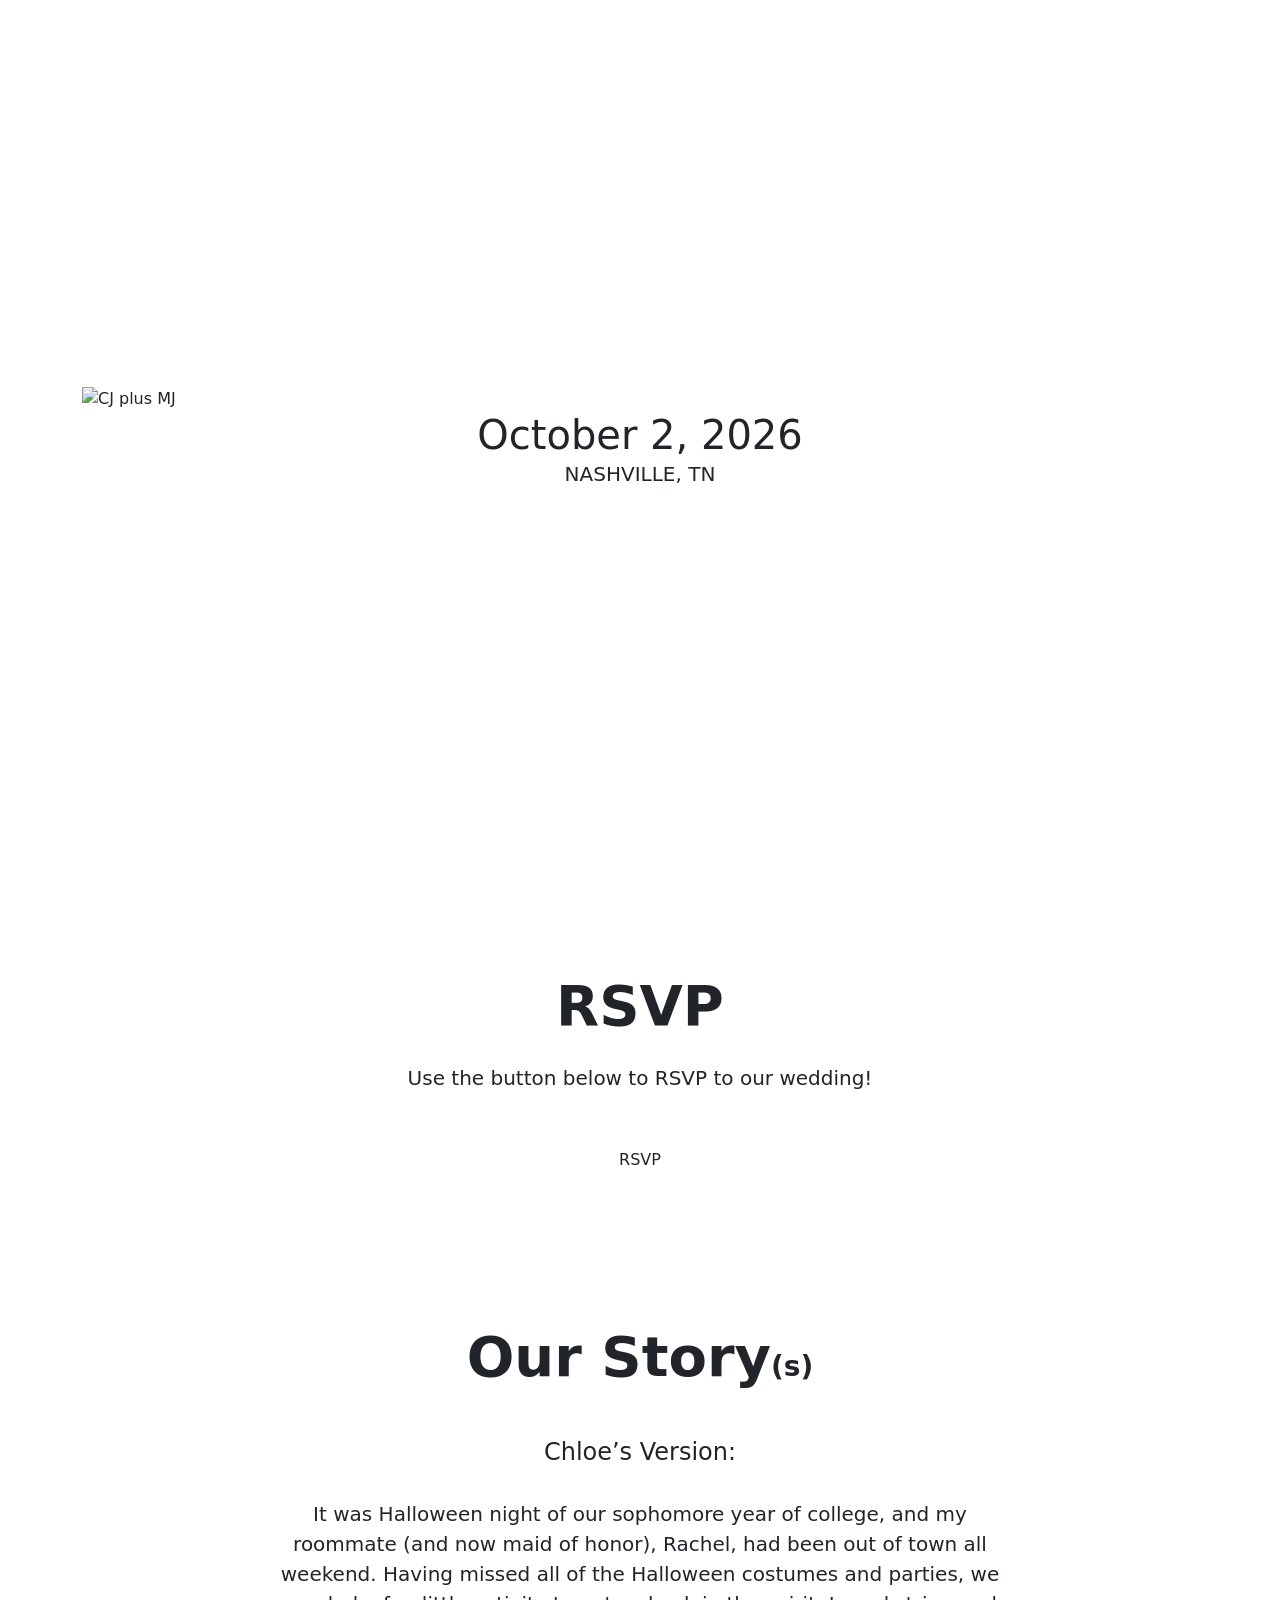
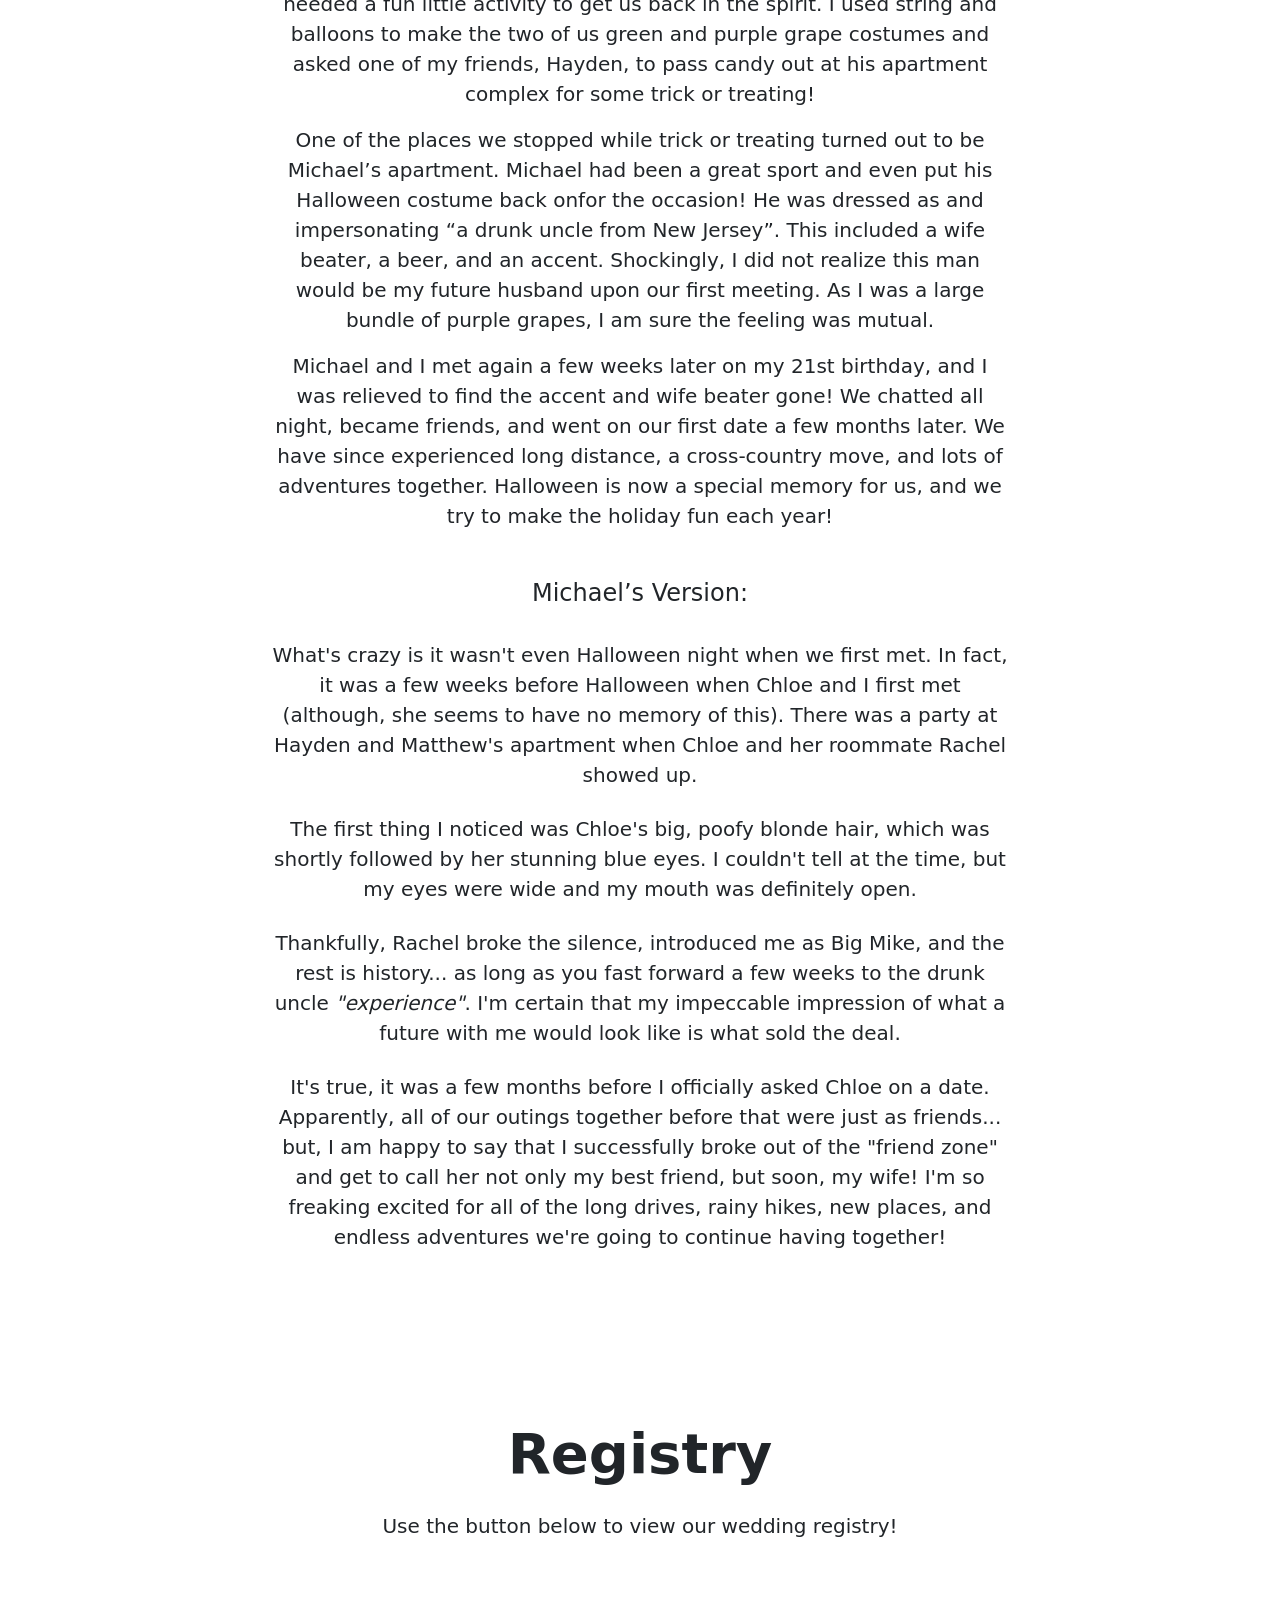
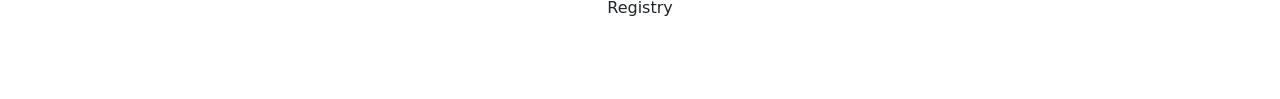
==== index.html @ e08cb511 "Update index.html" ====
<!DOCTYPE html>
<html lang="en">
<head>
    <meta charset="UTF-8">
    <meta name="viewport" content="width=device-width, initial-scale=1.0">
    <title>Chloe + Michael's Big Day!</title>
    
    <!-- Favicons -->
    <link rel="apple-touch-icon" sizes="180x180" href="../favicon/apple-touch-icon.png">
    <link rel="icon" type="image/png" sizes="32x32" href="../favicon/favicon-32x32.png">
    <link rel="icon" type="image/png" sizes="16x16" href="../favicon/favicon-16x16.png">
    <link rel="manifest" href="../favicon/site.webmanifest">
    
    <!-- Bootstrap 5 CSS -->
    <link href="https://cdn.jsdelivr.net/npm/bootstrap@5.3.2/dist/css/bootstrap.min.css" rel="stylesheet">
    
    <!-- Custom CSS -->
    <link rel="stylesheet" href="../css/style.css">
    
    <!-- Bootstrap Icons -->
    <link rel="stylesheet" href="https://cdn.jsdelivr.net/npm/bootstrap-icons@1.11.3/font/bootstrap-icons.min.css">
    
</head>
<body class="home-page">

    <!-- Header Component -->
    <div id="header-container"></div>

    <!-- Hero Section -->
    <section id="hero" class="vh-100 d-flex align-items-center">
        <div class="container">
            <div class="row">
                <img src="../pngs/disco-filled.png" alt="CJ plus MJ" class="CJ plus MJ"/>
                <div class="col-lg-8 mx-auto text-center">
                    <h1 class="mb-0">October 2, 2026</h2>
                    <p class="lead mb-4">NASHVILLE, TN</p>
                </div>
            </div>
        </div>
    </section>

    <!-- RSVP Section -->
    <section id="rsvp" class="py-5 color-combo-1">
        <div class="container mb-4">
            <div class="row">
                <div class="col-lg-8 mx-auto text-center">
                    <h2 class="display-4 fw-bold my-4">RSVP</h2>
                    <p class="lead mb-5">
                        Use the button below to RSVP to our wedding!
                    </p>
                    <a href="../rsvp" class="btn">RSVP</a>
                </div>
            </div>
        </div>
    </section>

    <!-- Images Section -->
    <div id="image-carousel-container"></div>

    <!-- Story Section -->
    <section id="story" class="py-5 color-combo-2">
        <div class="container">
            <div class="row">
                <div class="col-lg-8 mx-auto text-center">
                    <h2 class="display-4 fw-bold my-4">Our Story<span style="font-size: 0.5em;">(s)</span></h2>
                    <h4 class="py-4">Chloe’s Version:</h4>
                    <p class="lead mb-3">
                        It was Halloween night of our sophomore year of college, and my roommate (and now maid of honor), Rachel, had been out of town all weekend. Having missed all of the Halloween costumes and parties, we needed a fun little activity to get us back in the spirit. I used string and balloons to make the two of us green and purple grape costumes and asked one of my friends, Hayden, to pass candy out at his apartment complex for some trick or treating! 
                    </p>
                    <p class="lead mb-3">
                        One of the places we stopped while trick or treating turned out to be Michael’s apartment. Michael had been a great sport and even put his Halloween costume back onfor the occasion! He was dressed as and impersonating “a drunk uncle from New Jersey”. This included a wife beater, a beer, and an accent. Shockingly, I did not realize this man would be my future husband upon our first meeting. As I was a large bundle of purple grapes, I am sure the feeling was mutual.</p>
                    </p>
                    <p class="lead mb-4">
                        Michael and I met again a few weeks later on my 21st birthday, and I was relieved to find the accent and wife beater gone! We chatted all night, became friends, and went on our first date a few months later. We have since experienced long distance, a cross-country move, and lots of adventures together. Halloween is now a special memory for us, and we try to make the holiday fun each year!</p>
                    </p>
                    <h4 class="py-4">Michael’s Version:</h4>
                    <p class="lead mb-4">
                        What's crazy is it wasn't even Halloween night when we first met. In fact, it was a few weeks before Halloween when Chloe and I first met (although, she seems to have no memory of this). There was a party at Hayden and Matthew's apartment when Chloe and her roommate Rachel showed up. 
                    </p>
                    <p class="lead mb-4">
                        The first thing I noticed was Chloe's big, poofy blonde hair, which was shortly followed by her stunning blue eyes. I couldn't tell at the time, but my eyes were wide and my mouth was definitely open. 
                    </p>
                    <p class="lead mb-4">
                        Thankfully, Rachel broke the silence, introduced me as Big Mike, and the rest is history... as long as you fast forward a few weeks to the drunk uncle <i>"experience"</i>.  I'm certain that my impeccable impression of what a future with me would look like is what sold the deal.  
                    </p>
                    <p class="lead mb-5">
                        It's true, it was a few months before I officially asked Chloe on a date. Apparently, all of our outings together before that were just as friends... but, I am happy to say that I successfully broke out of the "friend zone" and get to call her not only my best friend, but soon, my wife! I'm so freaking excited for all of the long drives, rainy hikes, new places, and endless adventures we're going to continue having together!
                    </p>
                </div>
            </div>
        </div>
    </section>

    <!-- Registry Section -->
    <section id="registry" class="py-5 color-combo-1">
        <div class="container mb-4">
            <div class="row">
                <div class="col-lg-8 mx-auto text-center">
                    <h2 class="display-4 fw-bold my-4">Registry</h2>
                    <p class="lead mb-5">
                        Use the button below to view our wedding registry!
                    </p>
                    <a href="../registry" class="btn">Registry</a>
                </div>
            </div>
        </div>
    </section>

    <!-- Footer Component -->
    <div id="footer-container"></div>

    <!-- Scripts -->
    <script src="https://cdn.jsdelivr.net/npm/bootstrap@5.3.2/dist/js/bootstrap.bundle.min.js"></script>
    <script src="../js/components.js"></script>
    <script src="../js/image-carousel.js"></script>
  </body>
</html>
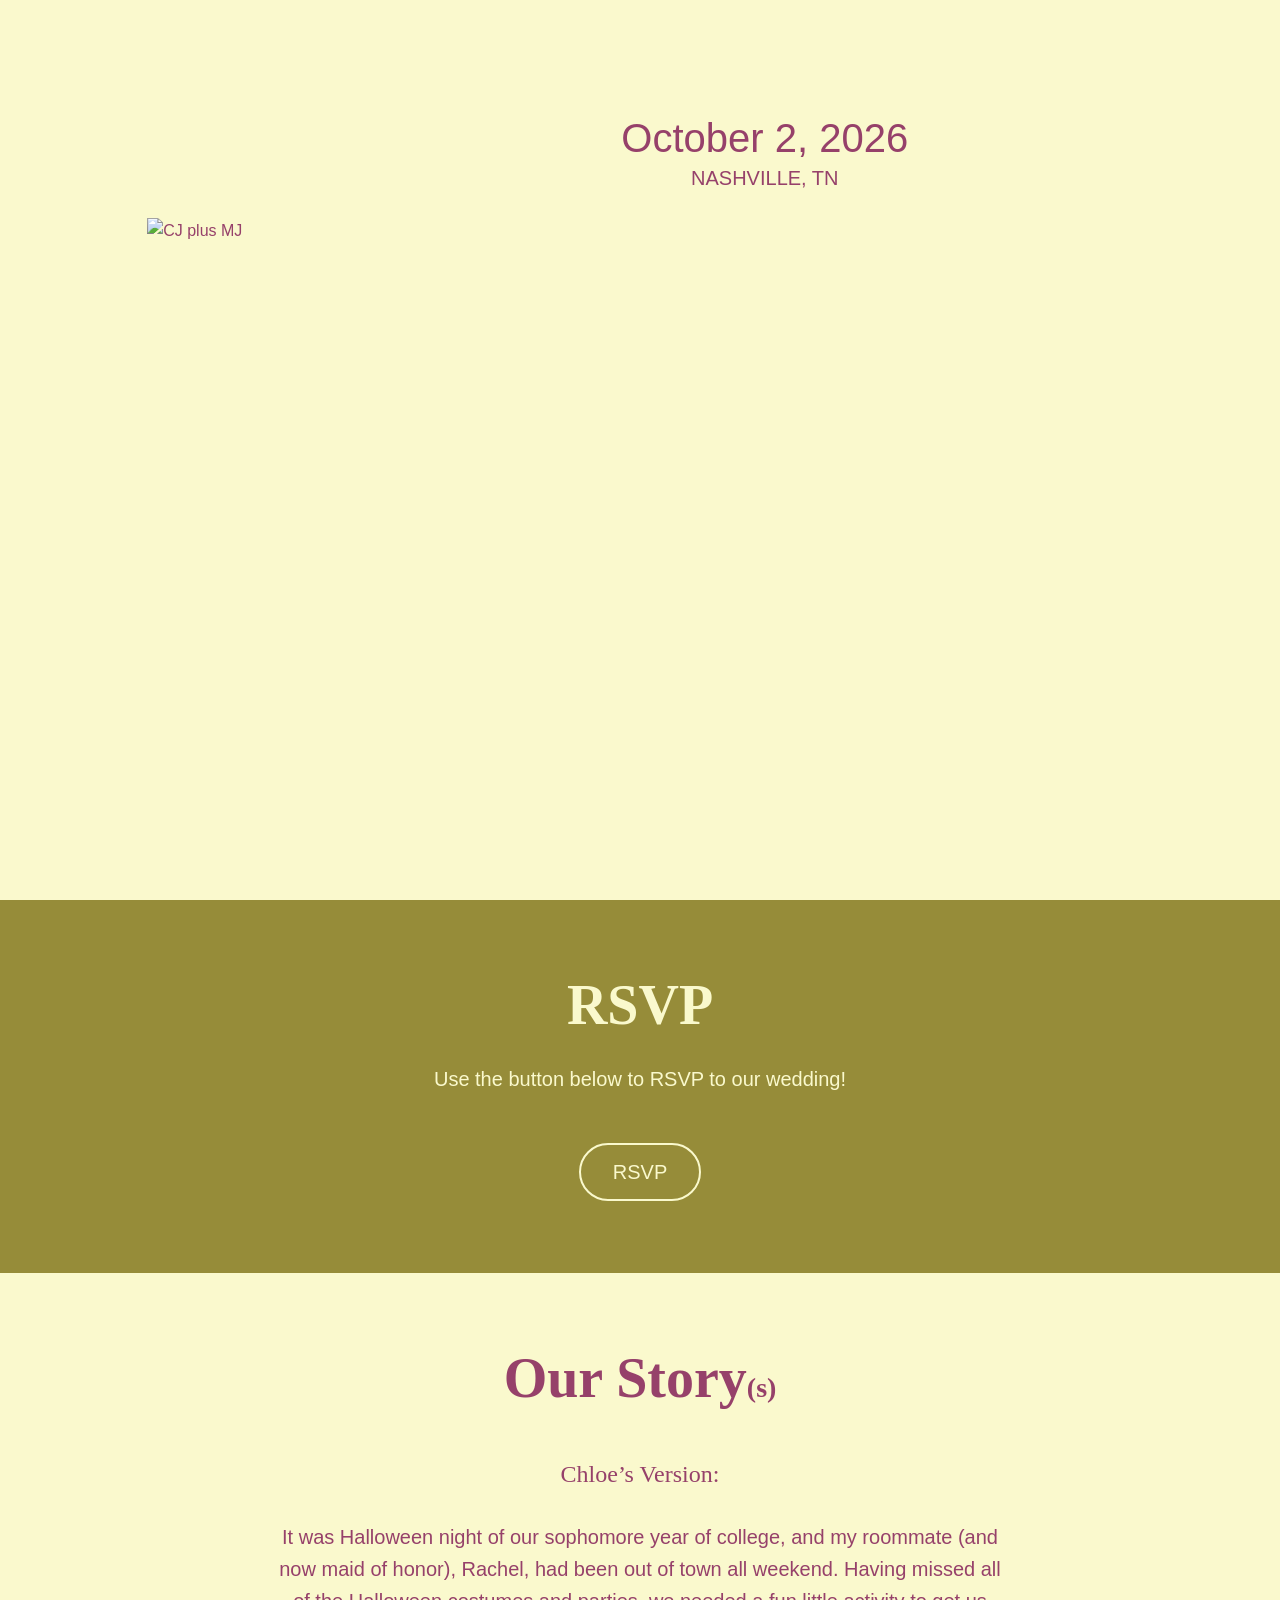
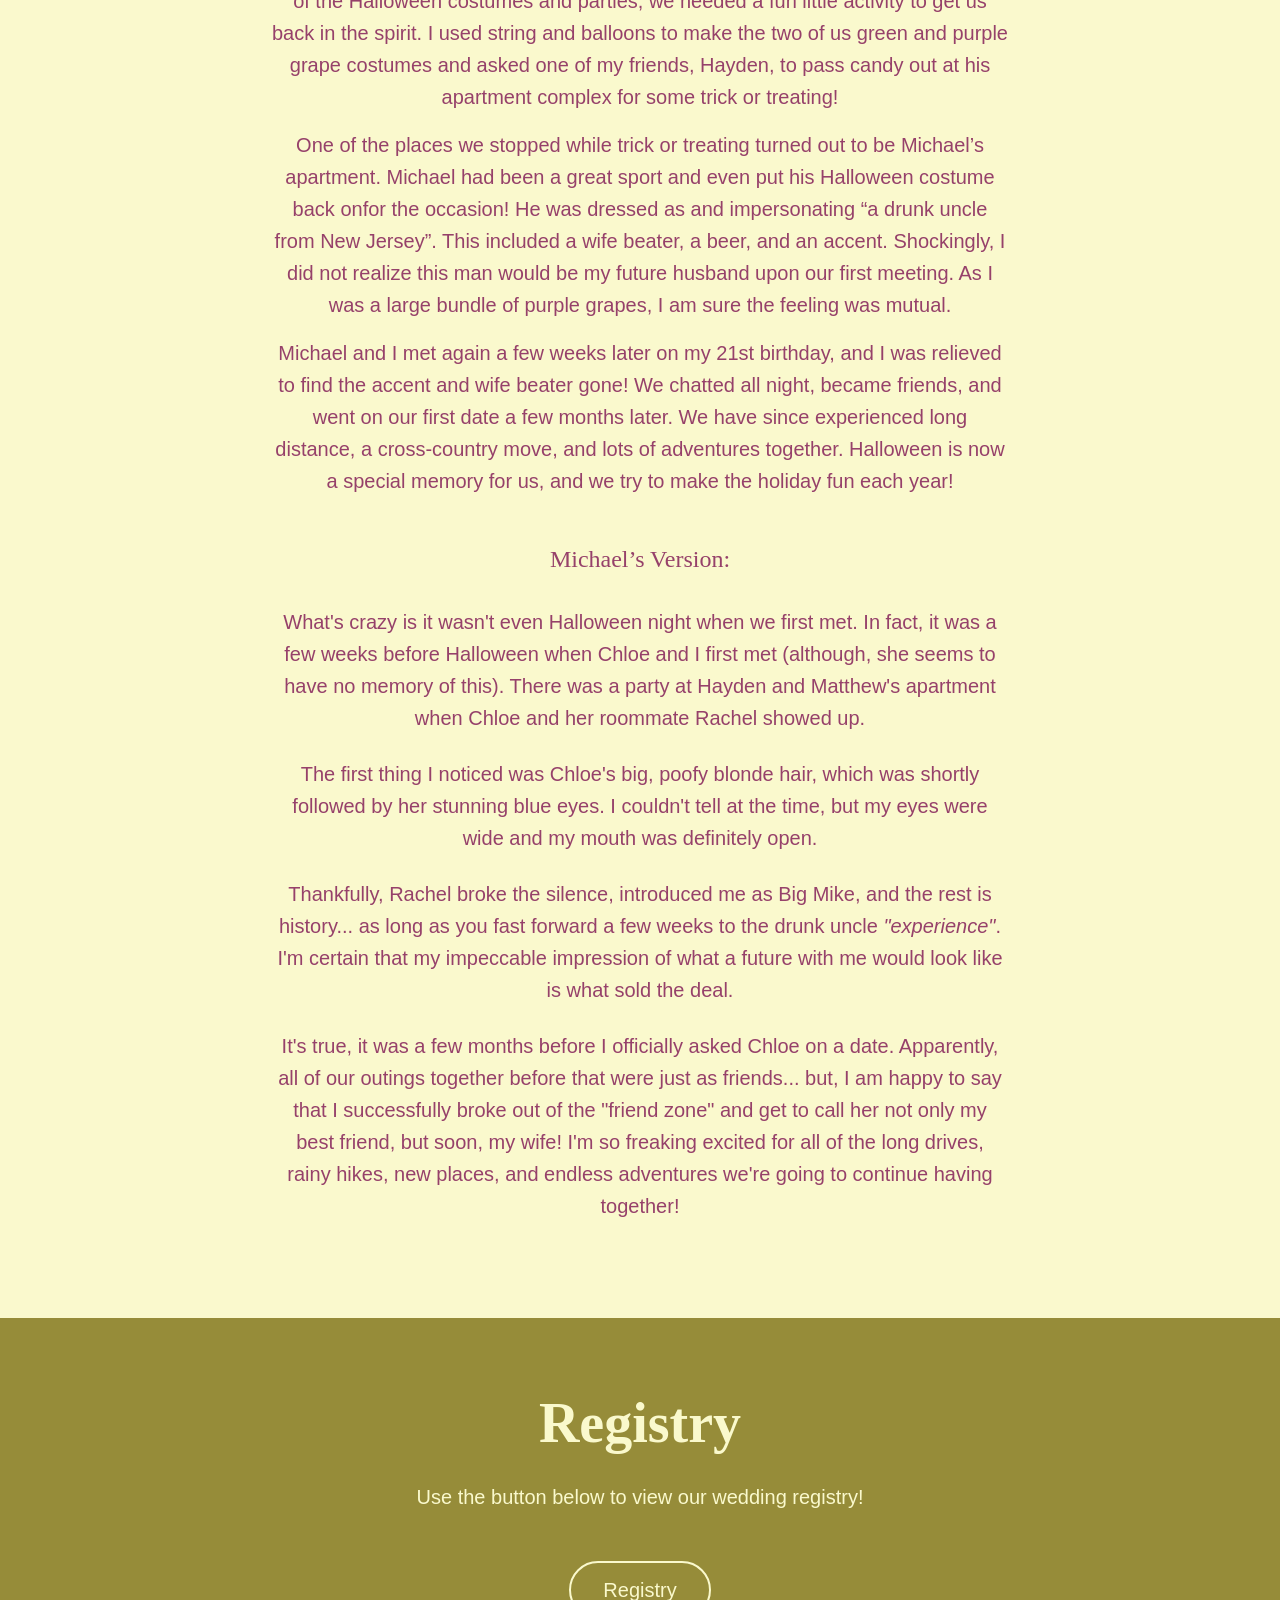
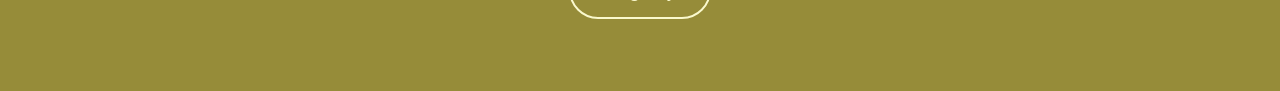
==== commit 5e381740: "Update index.html" ====
--- a/index.html
+++ b/index.html
@@ -45,7 +45,7 @@
             <div class="row">
                 <div class="col-lg-8 mx-auto text-center">
                     <h2 class="display-4 fw-bold my-4">RSVP</h2>
-                    <p class="lead mb-5">
+                    <p class="lead mb-5 px-3">
                         Use the button below to RSVP to our wedding!
                     </p>
                     <a href="../rsvp" class="btn">RSVP</a>
@@ -97,7 +97,7 @@
             <div class="row">
                 <div class="col-lg-8 mx-auto text-center">
                     <h2 class="display-4 fw-bold my-4">Registry</h2>
-                    <p class="lead mb-5">
+                    <p class="lead mb-5 px-3">
                         Use the button below to view our wedding registry!
                     </p>
                     <a href="../registry" class="btn">Registry</a>
--- a/css/style.css
+++ b/css/style.css
@@ -0,0 +1,363 @@
+/* Font Face Declarations */
+@font-face {
+    font-family: "Perfectly Nineties Regular";
+    src: url("../fonts/Perfectly Nineties Regular/perfectly-nineties-regular.otf") format("opentype");
+    font-weight: normal;
+    font-style: normal;
+}
+
+@font-face {
+    font-family: "Olivie Sans";
+    src: url("../fonts/Olivie Sans/OlivieSans-Regular.otf") format("opentype");
+    font-weight: normal;
+    font-style: normal;
+}
+
+@font-face {
+    font-family: "Homemade Apple";
+    src: url("../fonts/Homemade Apple/HomemadeApple-Regular.ttf") format("truetype");
+    font-weight: normal;
+    font-style: normal;
+}
+
+/* Global Styles */
+:root {
+    --d1-color: #968C39;
+    --d2-color: #A51D2F;
+    --l1-color: #ECD1D5;
+    --l2-color: #faf9cd;
+    --d3-color: #96416A;
+    --l3-color: #968C39;
+}
+
+body {
+    font-family: "Perfectly Nineties Regular", sans-serif;
+    font-optical-sizing: auto;
+    font-weight: 400;
+    font-style: normal;
+    line-height: 1.6;
+    color: var(--d1-color);
+}
+
+h1, h2, h3, h4, h5, h6 {
+    font-family: "Olivie Sans", serif;
+}
+
+/* Navigation */
+.navbar {
+    background-color: rgba(250, 249, 205, 1);
+    backdrop-filter: blur(10px);
+    padding: 1rem 0;
+    transition: all 0.3s ease;
+    border-bottom: 2px solid var(--d3-color);
+    border-radius: 0;
+    box-shadow: 0 2px 4px rgba(0, 0, 0, 0.1);
+}
+
+.navbar-brand {
+    font-family: "Olivie Sans", sans-serif;
+    font-size: 2.5rem;
+    color: var(--d3-color);
+    text-decoration: none;
+    transition: all 0.3s ease;
+}
+
+.navbar-brand:hover {
+    color: inherit;
+}
+
+/* Desktop navbar - centered layout */
+@media (min-width: 992px) {
+    .navbar .container {
+        display: flex;
+        flex-direction: column;
+        align-items: center;
+    }
+    
+    .navbar-brand {
+        text-align: center;
+        margin: 0 auto;
+    }
+    
+    .navbar-toggler {
+        display: none;
+    }
+    
+    .navbar-collapse {
+        display: flex !important;
+        width: 100%;
+        justify-content: center;
+    }
+    
+    .navbar-nav {
+        margin: 0 auto !important;
+        flex-direction: row;
+    }
+}
+
+/* Center mobile menu items */
+@media (max-width: 992px) {
+    .navbar .container {
+        display: flex;
+        flex-wrap: wrap;
+        align-items: center;
+        justify-content: space-between;
+    }
+    
+    .navbar-brand {
+        flex: 0 0 auto;
+        margin-right: auto;
+        font-size: 1.75rem;
+        white-space: nowrap;
+        padding-left: 0.75rem;
+    }
+    
+    .navbar-toggler {
+        flex: 0 0 auto;
+        margin-left: auto;
+        order: 2;
+    }
+    
+    .navbar-collapse {
+        flex-basis: 100%;
+        flex-grow: 1;
+        align-items: center;
+        text-align: center;
+        padding-top: 1rem;
+        order: 3;
+    }
+    
+    .navbar-nav {
+        margin: 0 auto;
+    }
+    
+    .nav-item {
+        margin: 0.5rem 0;
+    }
+}
+
+/* Hamburger menu styles */
+.navbar-toggler {
+    border: none;
+    padding: 0.5rem;
+    transition: all 0.3s ease;
+}
+
+.navbar-toggler-icon {
+    background-image: url("data:image/svg+xml,%3csvg xmlns='http://www.w3.org/2000/svg' viewBox='0 0 30 30'%3e%3cpath stroke='%2396416A' stroke-linecap='round' stroke-miterlimit='10' stroke-width='2' d='M4 7h22M4 15h22M4 23h22'/%3e%3c/svg%3e");
+}
+
+/* Link Styles */
+.nav-link, footer a {
+    font-family: "Perfectly Nineties Regular", sans-serif;
+    font-weight: 500;
+    margin: 0 0.5rem;
+    padding: 0.5rem 1rem !important;
+    transition: all 0.3s ease;
+    border-radius: 50px;
+    text-decoration: none;
+    font-size: 1.15rem;
+}
+
+.nav-link {
+    color: var(--d3-color) !important;
+}
+
+.nav-link:hover {
+    background-color: var(--d3-color);
+    color: var(--l2-color) !important;
+}
+
+/* Hero Section */
+#hero {
+    position: relative;
+    overflow: hidden;
+    background-color: var(--l2-color);
+    color: var(--d3-color);
+}
+
+#hero img {
+    width: auto;
+    height: 45rem;
+    display: block;
+    margin: 0 auto;
+    padding-top: 8rem;
+    padding-bottom: 1.5rem;
+}
+
+#hero h1 {
+    font-size: 2.5rem;
+    font-weight: 300;
+    margin-bottom: 1.15rem;
+    margin-top: 1.5rem;
+    font-family: "Olivie Sans", sans-serif;
+}
+
+#hero .lead {
+    font-size: 1.25rem;
+    font-weight: 300;
+    max-width: 600px;
+    margin: 0 auto;
+    font-family: "Perfectly Nineties Regular", sans-serif;
+}
+
+#countdown-text {
+    font-weight: 700;
+}
+
+.color-combo-1 {
+    background-color: var(--d1-color);
+    color: var(--l2-color);
+}
+
+.color-combo-1 .btn {
+    background-color: var(--d1-color);
+    color: var(--l2-color);
+    border-radius: 50px;
+    padding: 0.75rem 2rem;
+    font-weight: 500;
+    font-size: 1.25rem;
+    transition: all 0.3s ease;
+    text-shadow: none;
+    border-radius: 50px;
+    border-width: 2px;
+    border-color: var(--l2-color);
+}
+.color-combo-1 .btn:hover {
+    background-color: var(--l2-color);
+    color: var(--d1-color);
+    transform: translateY(-2px);
+    box-shadow: 0 4px 8px rgba(0, 0, 0, 0.2);
+}
+
+.color-combo-2 .btn {
+    background-color: var(--l2-color);
+    color: var(--d3-color);
+    border-radius: 50px;
+    padding: 0.75rem 2rem;
+    font-weight: 500;
+    font-size: 1.25rem;
+    transition: all 0.3s ease;
+    text-shadow: none;
+    border-radius: 50px;
+    border-width: 2px;
+    border-color: var(--d3-color);
+}
+.color-combo-2 .btn:hover {
+    background-color: var(--d3-color);
+    color: var(--l2-color);
+    transform: translateY(-2px);
+    box-shadow: 0 4px 8px rgba(0, 0, 0, 0.2);
+}
+
+.color-combo-2 {
+    background-color: var(--l2-color);
+    color: var(--d3-color);
+}
+
+.color-combo-3 {
+    background-color: var(--d2-color);
+    color: var(--l2-color);
+}
+
+#spacer .container {
+    margin-top: 10rem;
+}
+
+#story, #spacer .container {
+    padding: 0 2rem;
+}
+
+#food-div h5 span, #hotel-div h5 span {
+    font-size: 0.6em;
+}
+
+/* Footer */
+footer {
+    background-color: var(--d3-color);
+    color: var(--l2-color);
+}
+
+footer ul li {
+    margin-bottom: 0.75rem;
+}
+
+footer a {
+    transition: all 0.3s ease;
+    text-decoration: none;
+    padding: 0.5rem 1rem;
+    color: var(--l2-color);
+}
+
+footer a:hover {
+    background-color: var(--l2-color);
+    color: var(--d2-color);
+}
+
+/* Image Carousel */
+.image-carousel-container {
+    width: 100%;
+    overflow-x: auto;
+    overflow-y: hidden;
+    position: relative;
+    /* Match surrounding section background to avoid visible gap lines */
+    background-color: var(--d1-color);
+    /* Enable natural iOS horizontal panning */
+    -webkit-overflow-scrolling: touch;
+    touch-action: pan-x;
+    /* Hide scrollbar while keeping scroll functionality */
+    scrollbar-width: none; /* Firefox */
+}
+
+.image-carousel-container::-webkit-scrollbar {
+    height: 0;
+}
+
+.image-carousel-track {
+    display: flex;
+    gap: 0;
+    flex-wrap: nowrap;
+    align-items: flex-start;
+    width: max-content;
+}
+
+.carousel-image {
+    height: 400px;
+    width: auto;
+    object-fit: cover;
+    flex-shrink: 0;
+    display: block;
+    -webkit-user-drag: none;
+}
+
+.image-carousel-container.dragging {
+    cursor: grabbing;
+}
+
+@media (pointer: fine) {
+    .image-carousel-container {
+        cursor: grab;
+    }
+}
+
+/* Responsive mobile Design */
+@media (max-width: 768px) {
+
+    #hero img {
+        width: 100%;
+        height: auto;
+    }
+
+    #hero h1 {
+        font-size: 2rem;
+    }
+
+    #spacer .container {
+        margin-top: 5rem;
+    }
+
+    .carousel-image {
+        height: 400px;
+    }
+
+}
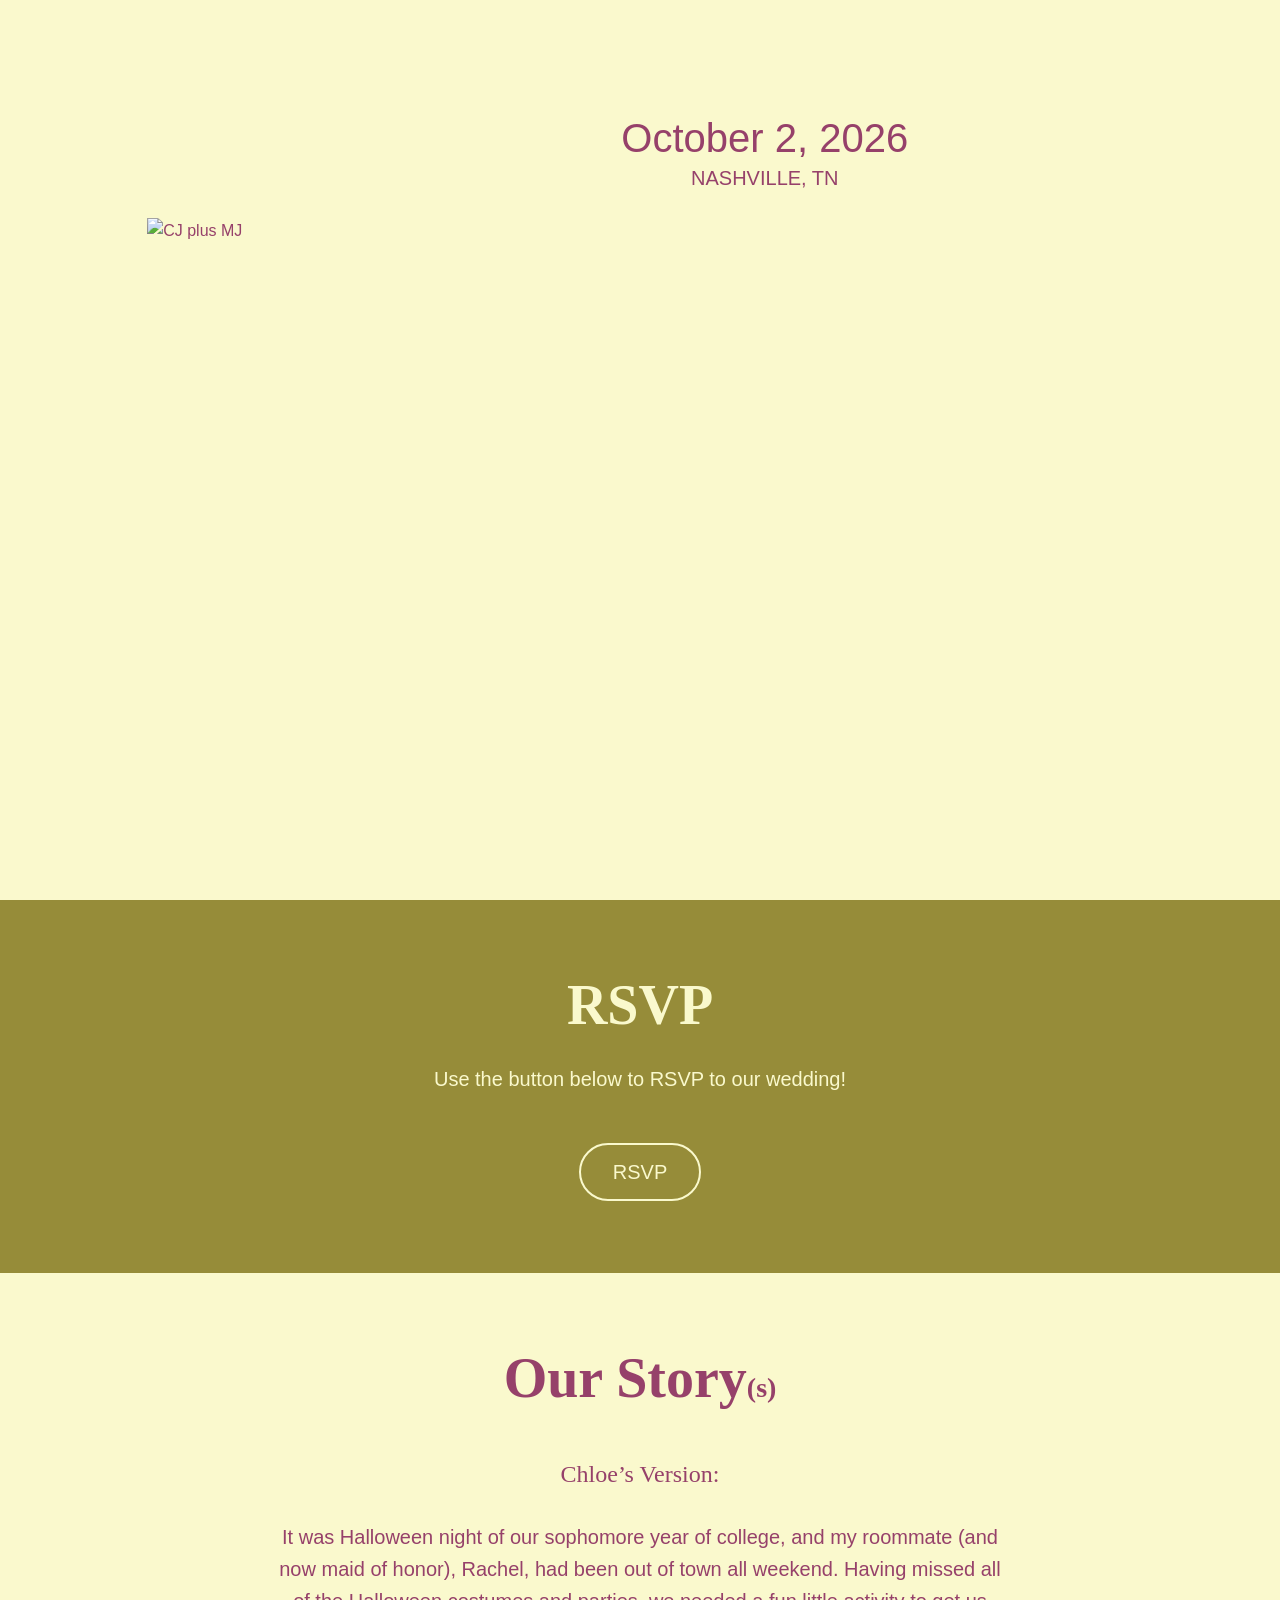
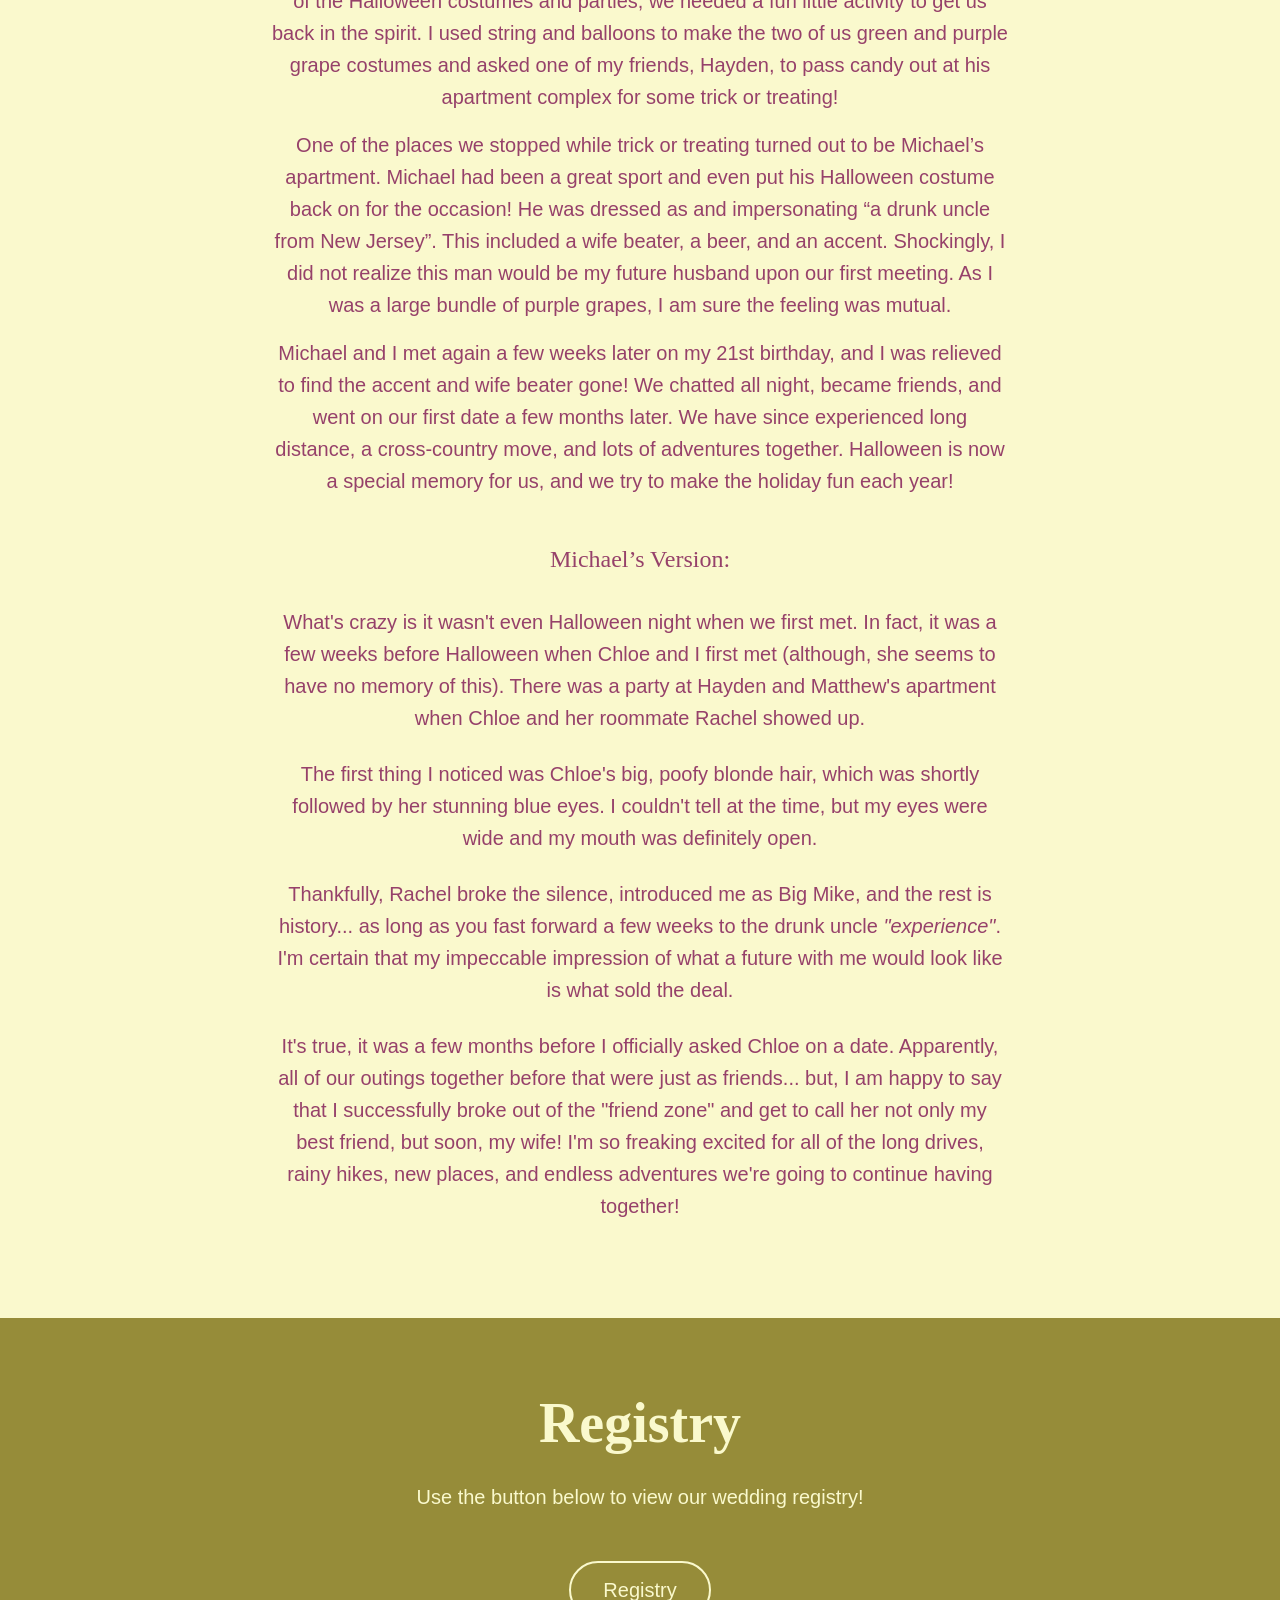
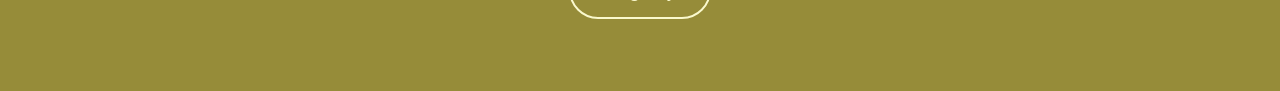
==== commit a82637d4: "Add files via upload" ====
--- a/index.html
+++ b/index.html
@@ -30,7 +30,7 @@
     <section id="hero" class="vh-100 d-flex align-items-center">
         <div class="container">
             <div class="row">
-                <img src="../pngs/disco-filled.png" alt="CJ plus MJ" class="CJ plus MJ"/>
+                <img src="../pngs/disco-filled.png" alt="CJ plus MJ" class=""/>
                 <div class="col-lg-8 mx-auto text-center">
                     <h1 class="mb-0">October 2, 2026</h2>
                     <p class="lead mb-4">NASHVILLE, TN</p>
@@ -68,7 +68,7 @@
                         It was Halloween night of our sophomore year of college, and my roommate (and now maid of honor), Rachel, had been out of town all weekend. Having missed all of the Halloween costumes and parties, we needed a fun little activity to get us back in the spirit. I used string and balloons to make the two of us green and purple grape costumes and asked one of my friends, Hayden, to pass candy out at his apartment complex for some trick or treating! 
                     </p>
                     <p class="lead mb-3">
-                        One of the places we stopped while trick or treating turned out to be Michael’s apartment. Michael had been a great sport and even put his Halloween costume back onfor the occasion! He was dressed as and impersonating “a drunk uncle from New Jersey”. This included a wife beater, a beer, and an accent. Shockingly, I did not realize this man would be my future husband upon our first meeting. As I was a large bundle of purple grapes, I am sure the feeling was mutual.</p>
+                        One of the places we stopped while trick or treating turned out to be Michael’s apartment. Michael had been a great sport and even put his Halloween costume back on for the occasion! He was dressed as and impersonating “a drunk uncle from New Jersey”. This included a wife beater, a beer, and an accent. Shockingly, I did not realize this man would be my future husband upon our first meeting. As I was a large bundle of purple grapes, I am sure the feeling was mutual.</p>
                     </p>
                     <p class="lead mb-4">
                         Michael and I met again a few weeks later on my 21st birthday, and I was relieved to find the accent and wife beater gone! We chatted all night, became friends, and went on our first date a few months later. We have since experienced long distance, a cross-country move, and lots of adventures together. Halloween is now a special memory for us, and we try to make the holiday fun each year!</p>
--- a/css/style.css
+++ b/css/style.css
@@ -361,3 +361,11 @@
     }
 
 }
+
+@media (max-height: 696px) {
+
+    #hero img {
+        width: auto;
+        height: 36rem;
+    }
+}
